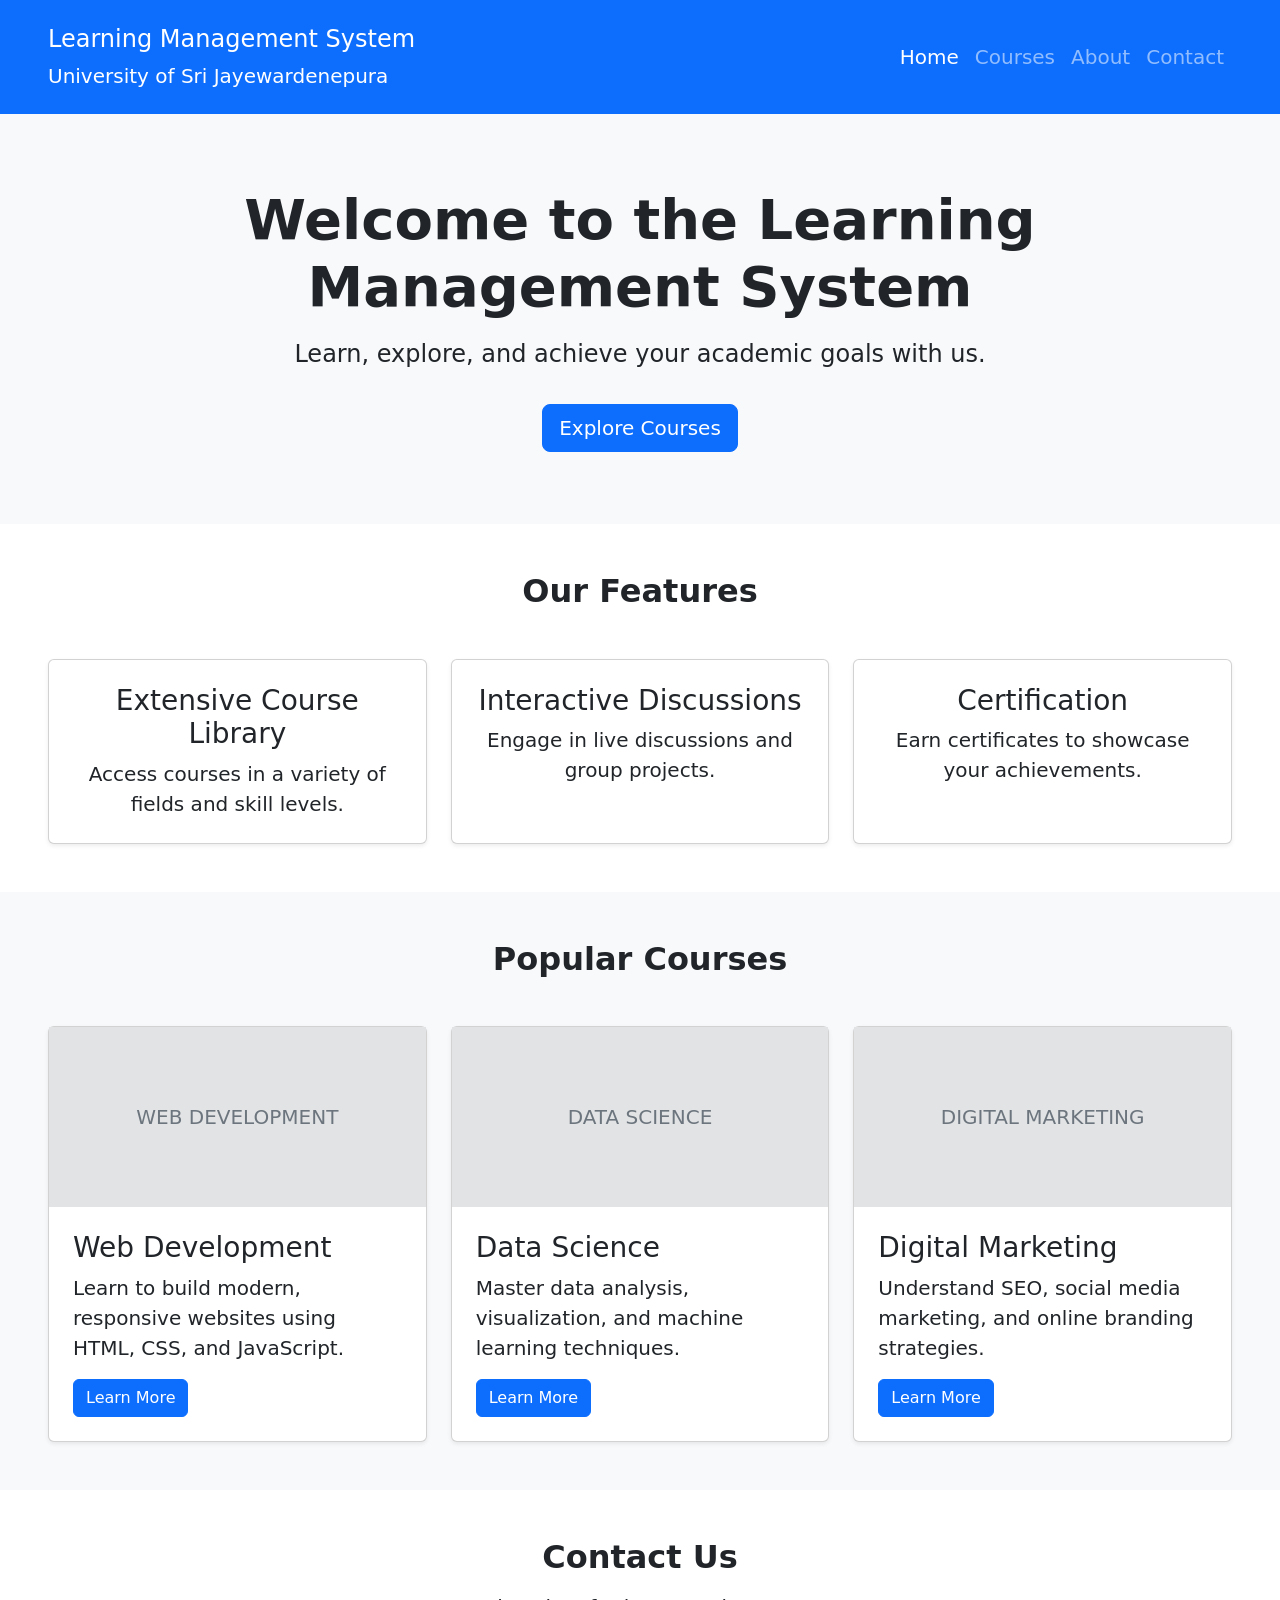
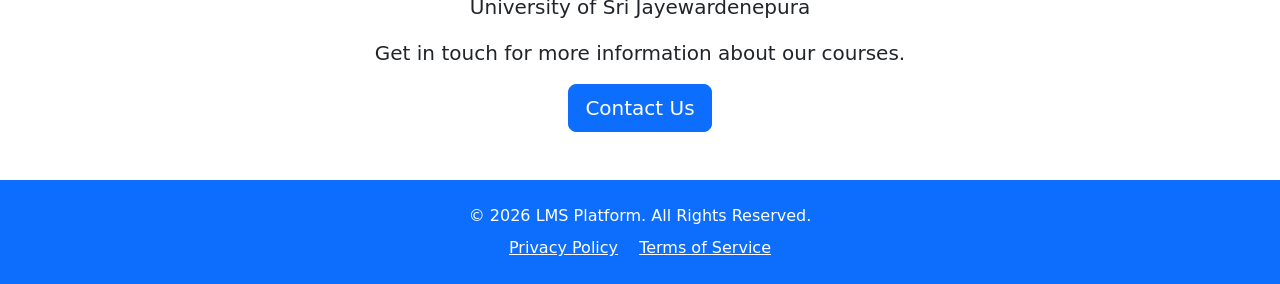
==== Lab Practical 2 -LMS using bootstrap/index.html @ 65b7aad8 "Lab practical 2 -Bootstarp LMS" ====
<!DOCTYPE html>
<html lang="en">

<head>
    <meta charset="UTF-8">
    <meta name="viewport" content="width=device-width, initial-scale=1.0">
    <title>LMS | University of Sri Jayewardenepura</title>

    <link href="https://cdn.jsdelivr.net/npm/bootstrap@5.3.3/dist/css/bootstrap.min.css" rel="stylesheet">
</head>

<body class="min-vh-100">

    <div class="container-fluid p-0 min-vh-100 d-flex flex-column">

        <nav class="navbar navbar-expand-lg navbar-dark bg-primary px-5 py-3">

            <a class="navbar-brand fs-4" href="#home">
                Learning Management System<br>
                <span class="fs-5">University of Sri Jayewardenepura</span>
            </a>

            <button class="navbar-toggler" type="button" data-bs-toggle="collapse" data-bs-target="#menu">
                <span class="navbar-toggler-icon"></span>
            </button>

            <div class="collapse navbar-collapse" id="menu">
                <ul class="navbar-nav ms-auto fs-5">
                    <li class="nav-item">
                        <a class="nav-link active" href="#home">Home</a>
                    </li>
                    <li class="nav-item">
                        <a class="nav-link" href="#courses">Courses</a>
                    </li>
                    <li class="nav-item">
                        <a class="nav-link" href="#about">About</a>
                    </li>
                    <li class="nav-item">
                        <a class="nav-link" href="#contact">Contact</a>
                    </li>
                </ul>
            </div>

        </nav>

        <main class="flex-grow-1">

            <section id="home" class="bg-light text-center py-5 px-3">
                <div class="container py-4">
                    <h1 class="display-4 fw-bold">
                        Welcome to the Learning Management System
                    </h1>

                    <p class="fs-4 mt-3">
                        Learn, explore, and achieve your academic goals with us.
                    </p>

                    <a href="#courses" class="btn btn-primary btn-lg mt-3">
                        Explore Courses
                    </a>
                </div>
            </section>

            <section id="about" class="container-fluid px-5 py-5">
                <h2 class="text-center fw-bold mb-5">Our Features</h2>

                <div class="row g-4">

                    <div class="col-md-4">
                        <div class="card h-100 shadow-sm">
                            <div class="card-body text-center p-4">
                                <h3 class="card-title">Extensive Course Library</h3>
                                <p class="card-text fs-5">
                                    Access courses in a variety of fields and skill levels.
                                </p>
                            </div>
                        </div>
                    </div>

                    <div class="col-md-4">
                        <div class="card h-100 shadow-sm">
                            <div class="card-body text-center p-4">
                                <h3 class="card-title">Interactive Discussions</h3>
                                <p class="card-text fs-5">
                                    Engage in live discussions and group projects.
                                </p>
                            </div>
                        </div>
                    </div>

                    <div class="col-md-4">
                        <div class="card h-100 shadow-sm">
                            <div class="card-body text-center p-4">
                                <h3 class="card-title">Certification</h3>
                                <p class="card-text fs-5">
                                    Earn certificates to showcase your achievements.
                                </p>
                            </div>
                        </div>
                    </div>

                </div>
            </section>

            <section id="courses" class="container-fluid px-5 py-5 bg-light">
                <h2 class="text-center fw-bold mb-5">Popular Courses</h2>

                <div class="row g-4">

                    <div class="col-md-4">
                        <div class="card h-100 shadow-sm">
                            <div class="bg-secondary-subtle d-flex align-items-center justify-content-center"
                                style="height: 180px;">
                                <span class="fs-5 text-secondary">WEB DEVELOPMENT</span>
                            </div>
                            <div class="card-body p-4">
                                <h3 class="card-title">Web Development</h3>
                                <p class="card-text fs-5">
                                    Learn to build modern, responsive websites using HTML, CSS, and JavaScript.
                                </p>
                                <a href="#contact" class="btn btn-primary">Learn More</a>
                            </div>
                        </div>
                    </div>

                    <div class="col-md-4">
                        <div class="card h-100 shadow-sm">
                            <div class="bg-secondary-subtle d-flex align-items-center justify-content-center"
                                style="height: 180px;">
                                <span class="fs-5 text-secondary">DATA SCIENCE</span>
                            </div>
                            <div class="card-body p-4">
                                <h3 class="card-title">Data Science</h3>
                                <p class="card-text fs-5">
                                    Master data analysis, visualization, and machine learning techniques.
                                </p>
                                <a href="#contact" class="btn btn-primary">Learn More</a>
                            </div>
                        </div>
                    </div>

                    <div class="col-md-4">
                        <div class="card h-100 shadow-sm">
                            <div class="bg-secondary-subtle d-flex align-items-center justify-content-center"
                                style="height: 180px;">
                                <span class="fs-5 text-secondary">DIGITAL MARKETING</span>
                            </div>
                            <div class="card-body p-4">
                                <h3 class="card-title">Digital Marketing</h3>
                                <p class="card-text fs-5">
                                    Understand SEO, social media marketing, and online branding strategies.
                                </p>
                                <a href="#contact" class="btn btn-primary">Learn More</a>
                            </div>
                        </div>
                    </div>

                </div>
            </section>

            <section id="contact" class="text-center py-5 px-3">
                <h2 class="fw-bold">Contact Us</h2>
                <p class="fs-5 mt-3">
                    University of Sri Jayewardenepura
                </p>
                <p class="fs-5">
                    Get in touch for more information about our courses.
                </p>
                <a href="mailto:info@sjp.ac.lk" class="btn btn-primary btn-lg">
                    Contact Us
                </a>
            </section>

        </main>

        <footer class="bg-primary text-white text-center py-4 mt-auto">
            <p class="mb-2">
                © 2026 LMS Platform. All Rights Reserved.
            </p>
            <a href="#privacy" class="text-white me-3">Privacy Policy</a>
            <a href="#terms" class="text-white">Terms of Service</a>
        </footer>

    </div>

    <script src="https://cdn.jsdelivr.net/npm/bootstrap@5.3.3/dist/js/bootstrap.bundle.min.js"></script>

</body>

</html>
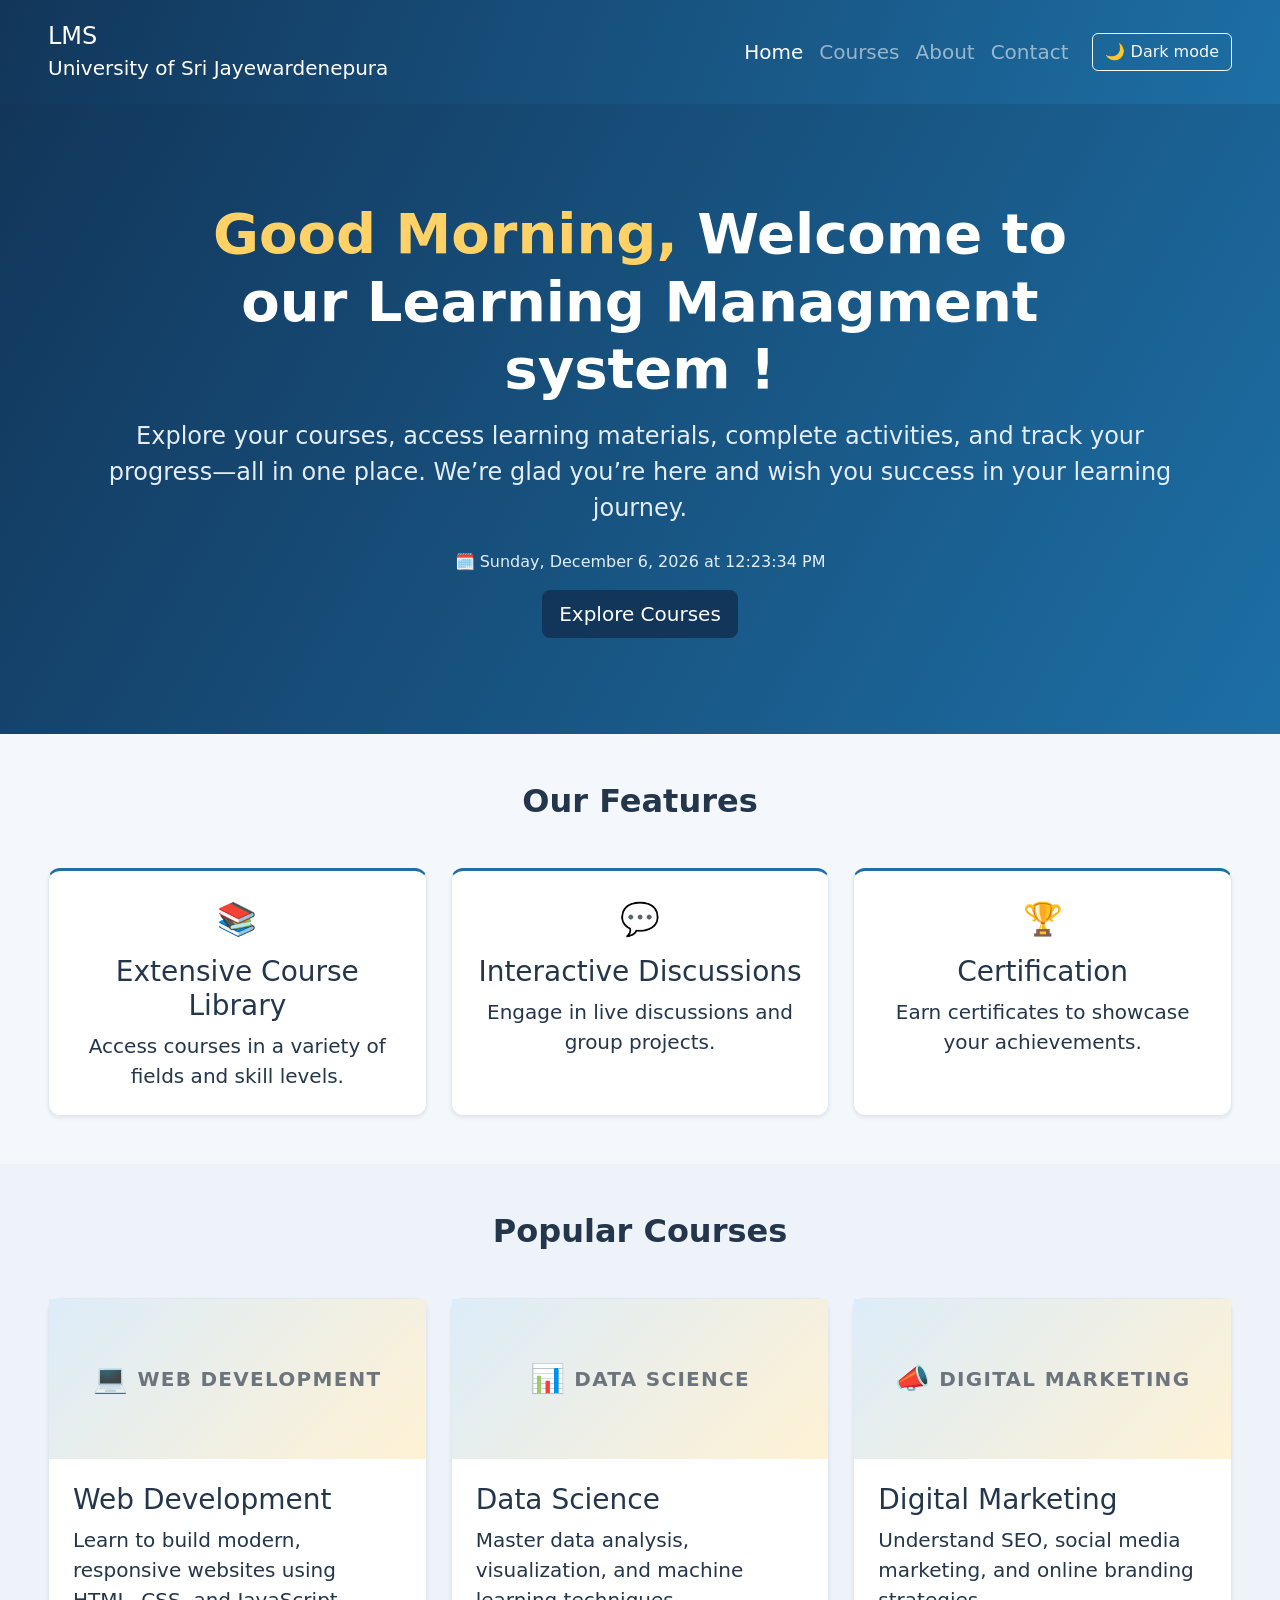
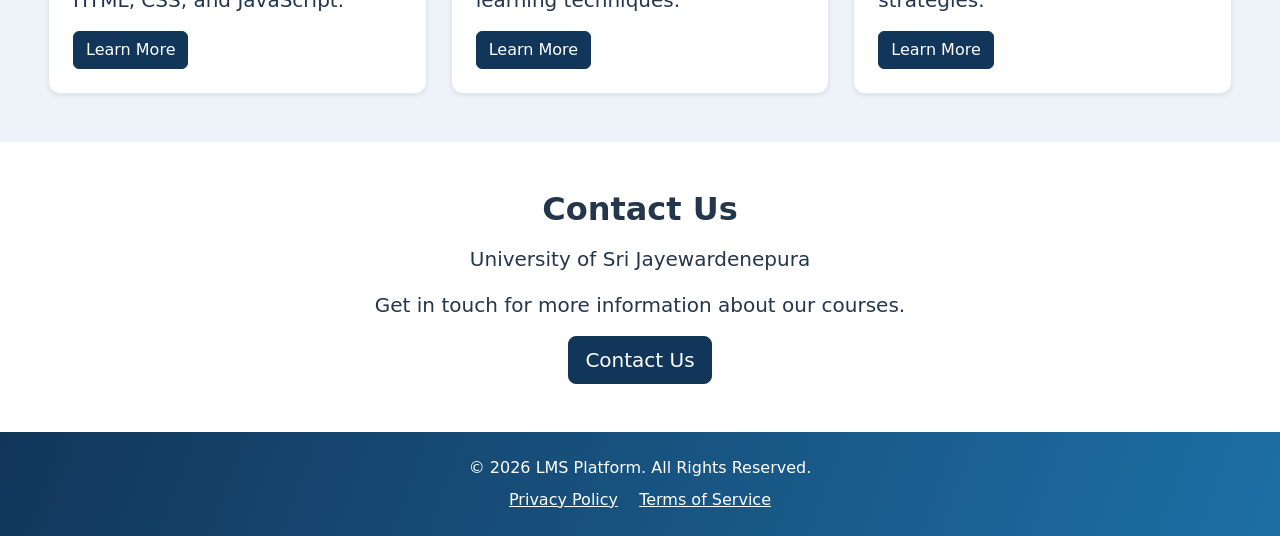
==== commit fd036f31: "updated Lms" ====
--- a/Lab Practical 2 -LMS using bootstrap/index.html
+++ b/Lab Practical 2 -LMS using bootstrap/index.html
@@ -7,16 +7,17 @@
     <title>LMS | University of Sri Jayewardenepura</title>
 
     <link href="https://cdn.jsdelivr.net/npm/bootstrap@5.3.3/dist/css/bootstrap.min.css" rel="stylesheet">
+    <link rel="stylesheet" href="style.css">
 </head>
 
 <body class="min-vh-100">
 
     <div class="container-fluid p-0 min-vh-100 d-flex flex-column">
 
-        <nav class="navbar navbar-expand-lg navbar-dark bg-primary px-5 py-3">
+        <nav class="navbar navbar-expand-lg navbar-dark site-nav px-3 px-lg-5 py-3">
 
             <a class="navbar-brand fs-4" href="#home">
-                Learning Management System<br>
+               LMS<br>
                 <span class="fs-5">University of Sri Jayewardenepura</span>
             </a>
 
@@ -39,20 +40,32 @@
                         <a class="nav-link" href="#contact">Contact</a>
                     </li>
                 </ul>
+                <button id="theme-toggle" class="btn btn-outline-light ms-lg-3 mt-3 mt-lg-0" type="button"
+                    aria-pressed="false">
+                    <span id="theme-toggle-icon" aria-hidden="true">🌙</span>
+                    <span id="theme-toggle-label">Dark mode</span>
+                </button>
             </div>
 
         </nav>
 
         <main class="flex-grow-1">
 
-            <section id="home" class="bg-light text-center py-5 px-3">
-                <div class="container py-4">
+            <section id="home" class="hero-section text-center py-5 px-3">
+                <div class="container py-5">
                     <h1 class="display-4 fw-bold">
-                        Welcome to the Learning Management System
+                        <span id="greeting"></span> Welcome to our Learning Managment system !
                     </h1>
 
                     <p class="fs-4 mt-3">
-                        Learn, explore, and achieve your academic goals with us.
+                        Explore your courses, access learning materials, complete activities,
+                        and track your progress—all in one place. We’re glad you’re here and wish
+                        you success in your learning journey.
+                    </p>
+
+                    <p class="fs-6 mt-4 mb-0">
+                        <span aria-hidden="true">🗓️</span>
+                        <time id="current-datetime" aria-label="Current date and time"></time>
                     </p>
 
                     <a href="#courses" class="btn btn-primary btn-lg mt-3">
@@ -61,14 +74,15 @@
                 </div>
             </section>
 
-            <section id="about" class="container-fluid px-5 py-5">
+            <section id="about" class="container-fluid px-3 px-lg-5 py-5">
                 <h2 class="text-center fw-bold mb-5">Our Features</h2>
 
                 <div class="row g-4">
 
                     <div class="col-md-4">
-                        <div class="card h-100 shadow-sm">
+                        <div class="card feature-card h-100 shadow-sm">
                             <div class="card-body text-center p-4">
+                                <span class="feature-icon" aria-hidden="true">📚</span>
                                 <h3 class="card-title">Extensive Course Library</h3>
                                 <p class="card-text fs-5">
                                     Access courses in a variety of fields and skill levels.
@@ -78,8 +92,9 @@
                     </div>
 
                     <div class="col-md-4">
-                        <div class="card h-100 shadow-sm">
+                        <div class="card feature-card h-100 shadow-sm">
                             <div class="card-body text-center p-4">
+                                <span class="feature-icon" aria-hidden="true">💬</span>
                                 <h3 class="card-title">Interactive Discussions</h3>
                                 <p class="card-text fs-5">
                                     Engage in live discussions and group projects.
@@ -89,8 +104,9 @@
                     </div>
 
                     <div class="col-md-4">
-                        <div class="card h-100 shadow-sm">
+                        <div class="card feature-card h-100 shadow-sm">
                             <div class="card-body text-center p-4">
+                                <span class="feature-icon" aria-hidden="true">🏆</span>
                                 <h3 class="card-title">Certification</h3>
                                 <p class="card-text fs-5">
                                     Earn certificates to showcase your achievements.
@@ -102,15 +118,15 @@
                 </div>
             </section>
 
-            <section id="courses" class="container-fluid px-5 py-5 bg-light">
+            <section id="courses" class="container-fluid px-3 px-lg-5 py-5 course-section">
                 <h2 class="text-center fw-bold mb-5">Popular Courses</h2>
 
                 <div class="row g-4">
 
                     <div class="col-md-4">
-                        <div class="card h-100 shadow-sm">
-                            <div class="bg-secondary-subtle d-flex align-items-center justify-content-center"
-                                style="height: 180px;">
+                        <div class="card course-card h-100 shadow-sm">
+                            <div class="course-art d-flex align-items-center justify-content-center">
+                                <span class="course-icon me-2" aria-hidden="true">💻</span>
                                 <span class="fs-5 text-secondary">WEB DEVELOPMENT</span>
                             </div>
                             <div class="card-body p-4">
@@ -118,15 +134,16 @@
                                 <p class="card-text fs-5">
                                     Learn to build modern, responsive websites using HTML, CSS, and JavaScript.
                                 </p>
-                                <a href="#contact" class="btn btn-primary">Learn More</a>
-                            </div>
-                        </div>
-                    </div>
-
-                    <div class="col-md-4">
-                        <div class="card h-100 shadow-sm">
-                            <div class="bg-secondary-subtle d-flex align-items-center justify-content-center"
-                                style="height: 180px;">
+                                <button type="button" class="btn btn-primary" data-bs-toggle="modal"
+                                    data-bs-target="#webDevelopmentModal">Learn More</button>
+                            </div>
+                        </div>
+                    </div>
+
+                    <div class="col-md-4">
+                        <div class="card course-card h-100 shadow-sm">
+                            <div class="course-art d-flex align-items-center justify-content-center">
+                                <span class="course-icon me-2" aria-hidden="true">📊</span>
                                 <span class="fs-5 text-secondary">DATA SCIENCE</span>
                             </div>
                             <div class="card-body p-4">
@@ -134,15 +151,16 @@
                                 <p class="card-text fs-5">
                                     Master data analysis, visualization, and machine learning techniques.
                                 </p>
-                                <a href="#contact" class="btn btn-primary">Learn More</a>
-                            </div>
-                        </div>
-                    </div>
-
-                    <div class="col-md-4">
-                        <div class="card h-100 shadow-sm">
-                            <div class="bg-secondary-subtle d-flex align-items-center justify-content-center"
-                                style="height: 180px;">
+                                <button type="button" class="btn btn-primary" data-bs-toggle="modal"
+                                    data-bs-target="#dataScienceModal">Learn More</button>
+                            </div>
+                        </div>
+                    </div>
+
+                    <div class="col-md-4">
+                        <div class="card course-card h-100 shadow-sm">
+                            <div class="course-art d-flex align-items-center justify-content-center">
+                                <span class="course-icon me-2" aria-hidden="true">📣</span>
                                 <span class="fs-5 text-secondary">DIGITAL MARKETING</span>
                             </div>
                             <div class="card-body p-4">
@@ -150,15 +168,92 @@
                                 <p class="card-text fs-5">
                                     Understand SEO, social media marketing, and online branding strategies.
                                 </p>
-                                <a href="#contact" class="btn btn-primary">Learn More</a>
-                            </div>
-                        </div>
-                    </div>
-
-                </div>
-            </section>
-
-            <section id="contact" class="text-center py-5 px-3">
+                                <button type="button" class="btn btn-primary" data-bs-toggle="modal"
+                                    data-bs-target="#digitalMarketingModal">Learn More</button>
+                            </div>
+                        </div>
+                    </div>
+
+                </div>
+
+            </section>
+
+            <div class="modal fade" id="webDevelopmentModal" tabindex="-1" aria-labelledby="webDevelopmentModalLabel"
+                aria-hidden="true">
+                <div class="modal-dialog modal-dialog-centered">
+                    <div class="modal-content">
+                        <div class="modal-header">
+                            <h2 class="modal-title fs-4" id="webDevelopmentModalLabel">💻 Web Development</h2>
+                            <button type="button" class="btn-close" data-bs-dismiss="modal" aria-label="Close"></button>
+                        </div>
+                        <div class="modal-body">
+                            <p>Learn how websites are planned, built, and brought to life in a browser. Start with the
+                                foundations, then put them together in responsive pages of your own.</p>
+                            <h3 class="fs-6 fw-bold">Explore topics like</h3>
+                            <ul class="mb-0">
+                                <li>HTML structure and accessible content</li>
+                                <li>CSS styling, layouts, and responsive design</li>
+                                <li>JavaScript fundamentals and interactivity</li>
+                            </ul>
+                        </div>
+                        <div class="modal-footer">
+                            <button type="button" class="btn btn-secondary" data-bs-dismiss="modal">Close</button>
+                        </div>
+                    </div>
+                </div>
+            </div>
+
+            <div class="modal fade" id="dataScienceModal" tabindex="-1" aria-labelledby="dataScienceModalLabel"
+                aria-hidden="true">
+                <div class="modal-dialog modal-dialog-centered">
+                    <div class="modal-content">
+                        <div class="modal-header">
+                            <h2 class="modal-title fs-4" id="dataScienceModalLabel">📊 Data Science</h2>
+                            <button type="button" class="btn-close" data-bs-dismiss="modal" aria-label="Close"></button>
+                        </div>
+                        <div class="modal-body">
+                            <p>Discover how to turn raw data into useful insights. Practice asking questions, exploring
+                                datasets, and communicating what the results mean.</p>
+                            <h3 class="fs-6 fw-bold">Explore topics like</h3>
+                            <ul class="mb-0">
+                                <li>Data preparation and exploratory analysis</li>
+                                <li>Charts, visualization, and communicating findings</li>
+                                <li>Introduction to statistics and machine learning</li>
+                            </ul>
+                        </div>
+                        <div class="modal-footer">
+                            <button type="button" class="btn btn-secondary" data-bs-dismiss="modal">Close</button>
+                        </div>
+                    </div>
+                </div>
+            </div>
+
+            <div class="modal fade" id="digitalMarketingModal" tabindex="-1"
+                aria-labelledby="digitalMarketingModalLabel" aria-hidden="true">
+                <div class="modal-dialog modal-dialog-centered">
+                    <div class="modal-content">
+                        <div class="modal-header">
+                            <h2 class="modal-title fs-4" id="digitalMarketingModalLabel">📣 Digital Marketing</h2>
+                            <button type="button" class="btn-close" data-bs-dismiss="modal" aria-label="Close"></button>
+                        </div>
+                        <div class="modal-body">
+                            <p>Learn how organizations reach and engage audiences online. Explore practical ways to
+                                build a digital presence and measure how well a campaign is working.</p>
+                            <h3 class="fs-6 fw-bold">Explore topics like</h3>
+                            <ul class="mb-0">
+                                <li>Search engine optimization (SEO)</li>
+                                <li>Social media and content strategy</li>
+                                <li>Online branding and campaign analytics</li>
+                            </ul>
+                        </div>
+                        <div class="modal-footer">
+                            <button type="button" class="btn btn-secondary" data-bs-dismiss="modal">Close</button>
+                        </div>
+                    </div>
+                </div>
+            </div>
+
+            <section id="contact" class="contact-section text-center py-5 px-3">
                 <h2 class="fw-bold">Contact Us</h2>
                 <p class="fs-5 mt-3">
                     University of Sri Jayewardenepura
@@ -173,17 +268,18 @@
 
         </main>
 
-        <footer class="bg-primary text-white text-center py-4 mt-auto">
+        <footer class="site-footer text-white text-center py-4 mt-auto">
             <p class="mb-2">
                 © 2026 LMS Platform. All Rights Reserved.
             </p>
-            <a href="#privacy" class="text-white me-3">Privacy Policy</a>
-            <a href="#terms" class="text-white">Terms of Service</a>
+            <a href="#privacy" class="me-3">Privacy Policy</a>
+            <a href="#terms">Terms of Service</a>
         </footer>
 
     </div>
 
     <script src="https://cdn.jsdelivr.net/npm/bootstrap@5.3.3/dist/js/bootstrap.bundle.min.js"></script>
+    <script src="test.js"></script>
 
 </body>
 
--- a/Lab Practical 2 -LMS using bootstrap/style.css
+++ b/Lab Practical 2 -LMS using bootstrap/style.css
@@ -0,0 +1,142 @@
+:root {
+    --page-bg: #f4f7fb;
+    --surface: #ffffff;
+    --text-color: #24364b;
+    --border-color: #e0e8f0;
+    --navy: #12365a;
+    --blue: #1d6fa5;
+    --gold: #ffd166;
+}
+
+:root[data-theme="dark"] {
+    color-scheme: dark;
+    --page-bg: #17212b;
+    --surface: #243342;
+    --text-color: #f8f9fa;
+    --border-color: #405264;
+}
+
+:root body {
+    color: var(--text-color);
+    background-color: var(--page-bg);
+}
+
+.site-nav,
+.site-footer {
+    background: linear-gradient(110deg, var(--navy), var(--blue));
+}
+
+.navbar-brand {
+    line-height: 1.3;
+}
+
+.hero-section {
+    color: #ffffff;
+    background: linear-gradient(120deg, #12365a, #1d6fa5);
+}
+
+.hero-section h1 {
+    max-width: 900px;
+    margin-inline: auto;
+}
+
+.hero-section h1 span {
+    color: var(--gold);
+}
+
+.hero-section p {
+    color: #e4edf5;
+}
+
+.feature-card,
+.course-card {
+    color: var(--text-color);
+    background-color: var(--surface);
+    border: 1px solid var(--border-color);
+    border-radius: 0.75rem;
+    transition: transform 0.2s ease, box-shadow 0.2s ease;
+}
+
+.feature-card:hover,
+.course-card:hover {
+    transform: translateY(-4px);
+    box-shadow: 0 0.75rem 1.5rem rgba(18, 54, 90, 0.12) !important;
+}
+
+.feature-card {
+    border-top: 3px solid var(--blue);
+}
+
+.feature-icon {
+    display: block;
+    margin-bottom: 0.75rem;
+    font-size: 2rem;
+}
+
+.course-section {
+    background-color: #edf3f8;
+}
+
+.course-icon {
+    font-size: 1.75rem;
+}
+
+.course-art {
+    height: 160px;
+    color: #526579;
+    background: linear-gradient(135deg, #dcecf9, #fff2d4);
+    font-weight: 600;
+    letter-spacing: 0.08em;
+}
+
+.contact-section {
+    background-color: var(--surface);
+}
+
+.site-footer a {
+    color: #ffffff;
+}
+
+.btn-primary {
+    --bs-btn-bg: var(--navy);
+    --bs-btn-border-color: var(--navy);
+    --bs-btn-hover-bg: #0d2945;
+    --bs-btn-hover-border-color: #0d2945;
+}
+
+:root[data-theme="dark"] body,
+:root[data-theme="dark"] .card,
+:root[data-theme="dark"] .modal-content {
+    color: var(--text-color);
+    background-color: var(--surface);
+}
+
+:root[data-theme="dark"] .bg-light,
+:root[data-theme="dark"] .bg-secondary-subtle {
+    color: #f8f9fa !important;
+    background-color: #343a40 !important;
+}
+
+:root[data-theme="dark"] .course-section {
+    background-color: #1d2a37;
+}
+
+:root[data-theme="dark"] .course-art {
+    color: #e1e8ef;
+    background: linear-gradient(135deg, #304d66, #4b4938);
+}
+
+:root[data-theme="dark"] .feature-card,
+:root[data-theme="dark"] .course-card,
+:root[data-theme="dark"] .contact-section {
+    border-color: var(--border-color);
+    background-color: var(--surface);
+}
+
+:root[data-theme="dark"] .text-secondary {
+    color: #adb5bd !important;
+}
+
+:root[data-theme="dark"] .btn-close {
+    filter: invert(1) grayscale(100%) brightness(200%);
+}
